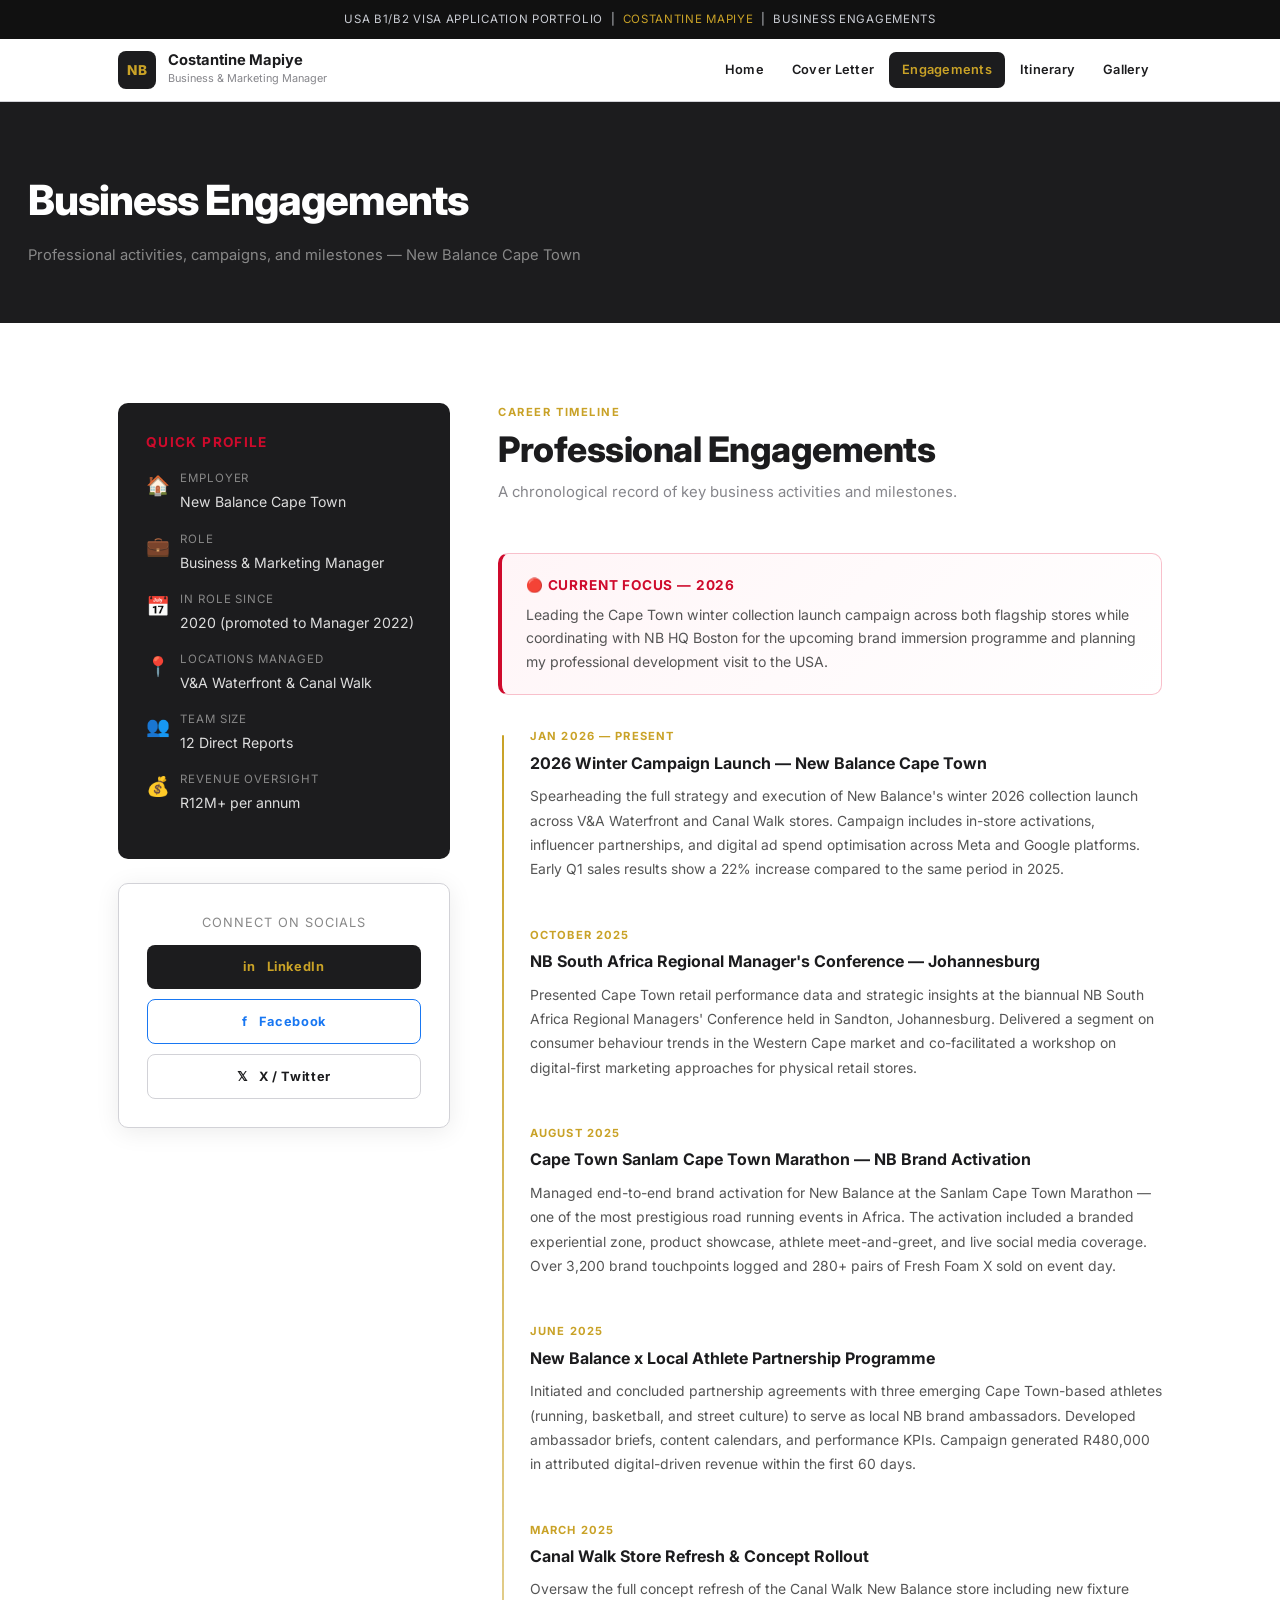
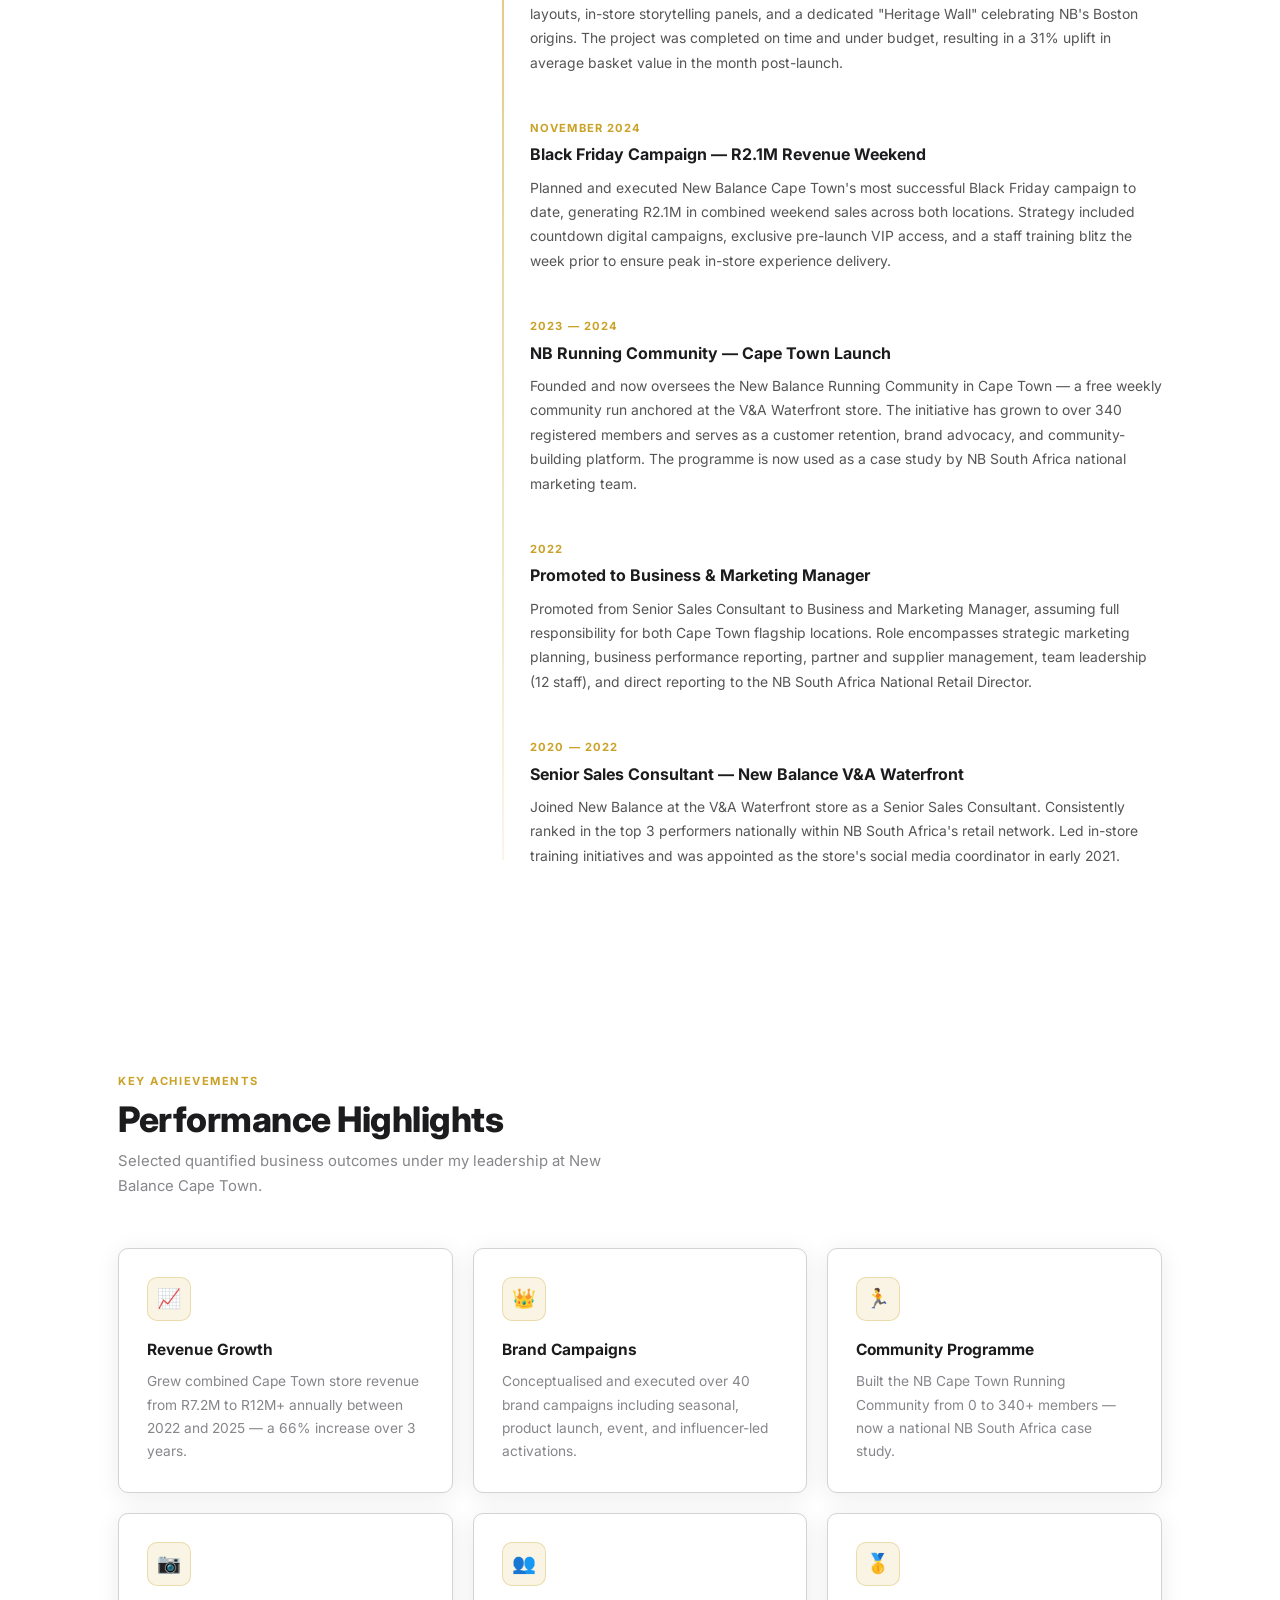
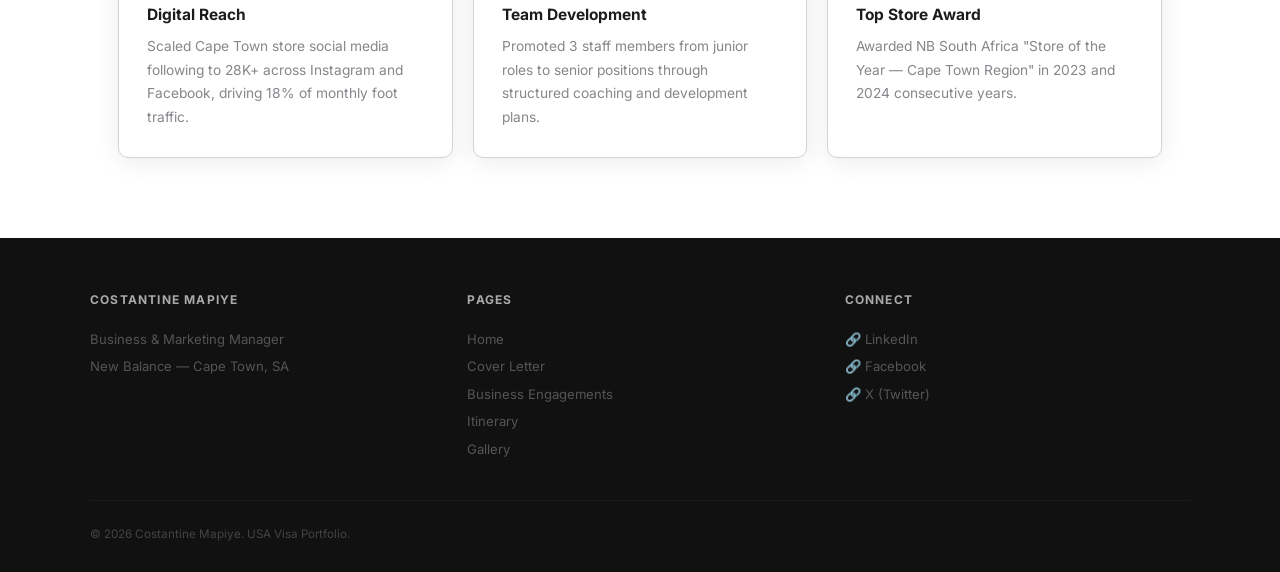
==== engagements.html @ 447a9e6b "Initial Cloudflare-ready site" ====
<!DOCTYPE html>
<html lang="en">
<head>
  <meta charset="UTF-8" />
  <meta name="viewport" content="width=device-width, initial-scale=1.0" />
  <title>Business Engagements — Costantine Mapiye</title>
  <link rel="stylesheet" href="style.css" />
  <link href="https://fonts.googleapis.com/css2?family=Inter:wght@400;600;700;900&display=swap" rel="stylesheet" />
  <style>
    .eng-grid { display: grid; grid-template-columns: 1fr 2fr; gap: 48px; align-items: start; }
    .sidebar-card {
      background: var(--nb-black);
      color: white;
      border-radius: var(--radius);
      padding: 28px;
      position: sticky;
      top: 80px;
    }
    .sidebar-card h3 { font-size: 0.85rem; font-weight: 700; letter-spacing: 0.1em; text-transform: uppercase; color: var(--nb-red); margin-bottom: 16px; }
    .sidebar-item { display: flex; gap: 10px; align-items: flex-start; margin-bottom: 16px; }
    .sidebar-icon { font-size: 1.2rem; margin-top: 1px; flex-shrink: 0; }
    .sidebar-label { font-size: 0.72rem; text-transform: uppercase; letter-spacing: 0.08em; color: #888; }
    .sidebar-val { font-size: 0.88rem; color: #ddd; margin-top: 2px; }
    .eng-highlight {
      background: linear-gradient(135deg, #fff5f7, #fff);
      border: 1px solid #f8c0cb;
      border-left: 4px solid var(--nb-red);
      border-radius: var(--radius);
      padding: 20px 24px;
      margin-bottom: 32px;
    }
    .eng-highlight h4 { font-size: 0.85rem; font-weight: 700; color: var(--nb-red); margin-bottom: 6px; text-transform: uppercase; letter-spacing: 0.06em; }
    .eng-highlight p { font-size: 0.88rem; color: #555; line-height: 1.7; }
    @media (max-width: 900px) {
      .eng-grid { grid-template-columns: 1fr; }
      .sidebar-card { position: static; }
    }
  </style>
</head>
<body>

  <div class="topbar">
    USA B1/B2 Visa Application Portfolio &nbsp;|&nbsp; <span>Costantine Mapiye</span> &nbsp;|&nbsp; Business Engagements
  </div>

  <nav>
    <div class="nav-inner">
      <a href="index.html" class="nav-brand">
        <div class="nb-logo">NB</div>
        <div>
          <div class="brand-name">Costantine Mapiye</div>
          <div class="brand-sub">Business &amp; Marketing Manager</div>
        </div>
      </a>
      <ul class="nav-links" id="navLinks">
        <li><a href="index.html">Home</a></li>
        <li><a href="letter.html">Cover Letter</a></li>
        <li><a href="engagements.html" class="active">Engagements</a></li>
        <li><a href="itinerary.html">Itinerary</a></li>
        <li><a href="gallery.html">Gallery</a></li>
      </ul>
      <div class="hamburger" onclick="document.getElementById('navLinks').classList.toggle('open')">
        <span></span><span></span><span></span>
      </div>
    </div>
  </nav>

  <div class="page-header">
    <h1>Business Engagements</h1>
    <p>Professional activities, campaigns, and milestones — New Balance Cape Town</p>
  </div>

  <section class="page-section">
    <div class="container">
      <div class="eng-grid">

        <!-- SIDEBAR -->
        <div>
          <div class="sidebar-card">
            <h3>Quick Profile</h3>
            <div class="sidebar-item">
              <div class="sidebar-icon">&#127968;</div>
              <div>
                <div class="sidebar-label">Employer</div>
                <div class="sidebar-val">New Balance Cape Town</div>
              </div>
            </div>
            <div class="sidebar-item">
              <div class="sidebar-icon">&#128188;</div>
              <div>
                <div class="sidebar-label">Role</div>
                <div class="sidebar-val">Business &amp; Marketing Manager</div>
              </div>
            </div>
            <div class="sidebar-item">
              <div class="sidebar-icon">&#128197;</div>
              <div>
                <div class="sidebar-label">In Role Since</div>
                <div class="sidebar-val">2020 (promoted to Manager 2022)</div>
              </div>
            </div>
            <div class="sidebar-item">
              <div class="sidebar-icon">&#128205;</div>
              <div>
                <div class="sidebar-label">Locations Managed</div>
                <div class="sidebar-val">V&amp;A Waterfront &amp; Canal Walk</div>
              </div>
            </div>
            <div class="sidebar-item">
              <div class="sidebar-icon">&#128101;</div>
              <div>
                <div class="sidebar-label">Team Size</div>
                <div class="sidebar-val">12 Direct Reports</div>
              </div>
            </div>
            <div class="sidebar-item">
              <div class="sidebar-icon">&#128176;</div>
              <div>
                <div class="sidebar-label">Revenue Oversight</div>
                <div class="sidebar-val">R12M+ per annum</div>
              </div>
            </div>
          </div>

          <div style="margin-top:24px;">
            <div class="card" style="text-align:center;">
              <p style="font-size:0.8rem; color:#888; margin-bottom:12px; text-transform:uppercase; letter-spacing:0.08em;">Connect on Socials</p>
              <div style="display:flex; flex-direction:column; gap:10px;">
                <a href="https://www.linkedin.com/in/costantine-mapiye" target="_blank" rel="noopener" class="btn btn-primary" style="justify-content:center;">in &nbsp; LinkedIn</a>
                <a href="https://www.facebook.com/costantine.mapiye" target="_blank" rel="noopener" class="btn btn-outline" style="justify-content:center; border-color:#1877f2; color:#1877f2;">f &nbsp; Facebook</a>
                <a href="https://x.com/CostantineM" target="_blank" rel="noopener" class="btn btn-outline" style="justify-content:center;">𝕏 &nbsp; X / Twitter</a>
              </div>
            </div>
          </div>
        </div>

        <!-- MAIN TIMELINE -->
        <div>
          <div class="section-label">Career Timeline</div>
          <h2 class="section-title">Professional Engagements</h2>
          <p class="section-sub">A chronological record of key business activities and milestones.</p>

          <div class="eng-highlight">
            <h4>&#128308; Current Focus — 2026</h4>
            <p>Leading the Cape Town winter collection launch campaign across both flagship stores while coordinating with NB HQ Boston for the upcoming brand immersion programme and planning my professional development visit to the USA.</p>
          </div>

          <div class="timeline">

            <div class="tl-item">
              <div class="tl-date">Jan 2026 — Present</div>
              <div class="tl-title">2026 Winter Campaign Launch — New Balance Cape Town</div>
              <div class="tl-body">Spearheading the full strategy and execution of New Balance's winter 2026 collection
              launch across V&amp;A Waterfront and Canal Walk stores. Campaign includes in-store activations,
              influencer partnerships, and digital ad spend optimisation across Meta and Google platforms.
              Early Q1 sales results show a 22% increase compared to the same period in 2025.</div>
            </div>

            <div class="tl-item">
              <div class="tl-date">October 2025</div>
              <div class="tl-title">NB South Africa Regional Manager's Conference — Johannesburg</div>
              <div class="tl-body">Presented Cape Town retail performance data and strategic insights at the biannual
              NB South Africa Regional Managers' Conference held in Sandton, Johannesburg. Delivered a segment
              on consumer behaviour trends in the Western Cape market and co-facilitated a workshop on digital-first
              marketing approaches for physical retail stores.</div>
            </div>

            <div class="tl-item">
              <div class="tl-date">August 2025</div>
              <div class="tl-title">Cape Town Sanlam Cape Town Marathon — NB Brand Activation</div>
              <div class="tl-body">Managed end-to-end brand activation for New Balance at the Sanlam Cape Town Marathon —
              one of the most prestigious road running events in Africa. The activation included a branded
              experiential zone, product showcase, athlete meet-and-greet, and live social media coverage.
              Over 3,200 brand touchpoints logged and 280+ pairs of Fresh Foam X sold on event day.</div>
            </div>

            <div class="tl-item">
              <div class="tl-date">June 2025</div>
              <div class="tl-title">New Balance x Local Athlete Partnership Programme</div>
              <div class="tl-body">Initiated and concluded partnership agreements with three emerging Cape Town-based
              athletes (running, basketball, and street culture) to serve as local NB brand ambassadors.
              Developed ambassador briefs, content calendars, and performance KPIs. Campaign generated
              R480,000 in attributed digital-driven revenue within the first 60 days.</div>
            </div>

            <div class="tl-item">
              <div class="tl-date">March 2025</div>
              <div class="tl-title">Canal Walk Store Refresh &amp; Concept Rollout</div>
              <div class="tl-body">Oversaw the full concept refresh of the Canal Walk New Balance store including new
              fixture layouts, in-store storytelling panels, and a dedicated "Heritage Wall" celebrating NB's
              Boston origins. The project was completed on time and under budget, resulting in a 31% uplift
              in average basket value in the month post-launch.</div>
            </div>

            <div class="tl-item">
              <div class="tl-date">November 2024</div>
              <div class="tl-title">Black Friday Campaign — R2.1M Revenue Weekend</div>
              <div class="tl-body">Planned and executed New Balance Cape Town's most successful Black Friday campaign
              to date, generating R2.1M in combined weekend sales across both locations. Strategy included
              countdown digital campaigns, exclusive pre-launch VIP access, and a staff training blitz
              the week prior to ensure peak in-store experience delivery.</div>
            </div>

            <div class="tl-item">
              <div class="tl-date">2023 — 2024</div>
              <div class="tl-title">NB Running Community — Cape Town Launch</div>
              <div class="tl-body">Founded and now oversees the New Balance Running Community in Cape Town —
              a free weekly community run anchored at the V&amp;A Waterfront store. The initiative has grown
              to over 340 registered members and serves as a customer retention, brand advocacy, and
              community-building platform. The programme is now used as a case study by NB South Africa
              national marketing team.</div>
            </div>

            <div class="tl-item">
              <div class="tl-date">2022</div>
              <div class="tl-title">Promoted to Business &amp; Marketing Manager</div>
              <div class="tl-body">Promoted from Senior Sales Consultant to Business and Marketing Manager, assuming
              full responsibility for both Cape Town flagship locations. Role encompasses strategic marketing
              planning, business performance reporting, partner and supplier management, team leadership
              (12 staff), and direct reporting to the NB South Africa National Retail Director.</div>
            </div>

            <div class="tl-item">
              <div class="tl-date">2020 — 2022</div>
              <div class="tl-title">Senior Sales Consultant — New Balance V&amp;A Waterfront</div>
              <div class="tl-body">Joined New Balance at the V&amp;A Waterfront store as a Senior Sales Consultant.
              Consistently ranked in the top 3 performers nationally within NB South Africa's retail network.
              Led in-store training initiatives and was appointed as the store's social media coordinator
              in early 2021.</div>
            </div>

          </div>
        </div>
      </div>
    </div>
  </section>

  <!-- KEY METRICS -->
  <section class="page-section">
    <div class="container">
      <div class="section-label">Key Achievements</div>
      <h2 class="section-title">Performance Highlights</h2>
      <p class="section-sub">Selected quantified business outcomes under my leadership at New Balance Cape Town.</p>
      <div class="grid-3">
        <div class="card">
          <div class="card-icon">&#128200;</div>
          <h3>Revenue Growth</h3>
          <p>Grew combined Cape Town store revenue from R7.2M to R12M+ annually between 2022 and 2025 — a 66% increase over 3 years.</p>
        </div>
        <div class="card">
          <div class="card-icon">&#128081;</div>
          <h3>Brand Campaigns</h3>
          <p>Conceptualised and executed over 40 brand campaigns including seasonal, product launch, event, and influencer-led activations.</p>
        </div>
        <div class="card">
          <div class="card-icon">&#127939;</div>
          <h3>Community Programme</h3>
          <p>Built the NB Cape Town Running Community from 0 to 340+ members — now a national NB South Africa case study.</p>
        </div>
        <div class="card">
          <div class="card-icon">&#128247;</div>
          <h3>Digital Reach</h3>
          <p>Scaled Cape Town store social media following to 28K+ across Instagram and Facebook, driving 18% of monthly foot traffic.</p>
        </div>
        <div class="card">
          <div class="card-icon">&#128101;</div>
          <h3>Team Development</h3>
          <p>Promoted 3 staff members from junior roles to senior positions through structured coaching and development plans.</p>
        </div>
        <div class="card">
          <div class="card-icon">&#129351;</div>
          <h3>Top Store Award</h3>
          <p>Awarded NB South Africa "Store of the Year — Cape Town Region" in 2023 and 2024 consecutive years.</p>
        </div>
      </div>
    </div>
  </section>

  <footer>
    <div class="footer-inner">
      <div class="footer-col">
        <h4>Costantine Mapiye</h4>
        <p>Business &amp; Marketing Manager</p>
        <p>New Balance — Cape Town, SA</p>
      </div>
      <div class="footer-col">
        <h4>Pages</h4>
        <a href="index.html">Home</a>
        <a href="letter.html">Cover Letter</a>
        <a href="engagements.html">Business Engagements</a>
        <a href="itinerary.html">Itinerary</a>
        <a href="gallery.html">Gallery</a>
      </div>
      <div class="footer-col">
        <h4>Connect</h4>
        <a href="https://www.linkedin.com/in/costantine-mapiye" target="_blank" rel="noopener">&#128279; LinkedIn</a>
        <a href="https://www.facebook.com/costantine.mapiye" target="_blank" rel="noopener">&#128279; Facebook</a>
        <a href="https://x.com/CostantineM" target="_blank" rel="noopener">&#128279; X (Twitter)</a>
      </div>
    </div>
    <div class="footer-bottom">
      <div>&copy; 2026 Costantine Mapiye. <span>USA Visa Portfolio.</span></div>
    </div>
  </footer>

</body>
</html>
---- style.css ----
/* ============================================================
   COSTANTINE MAPIYE — PROFESSIONAL PORTFOLIO
   ============================================================ */

:root {
  --black:    #111111;
  --charcoal: #1c1c1e;
  --gold:     #c9a227;
  --gold-lt:  #e8c55a;
  --red:      #cf0a2c;
  --white:    #ffffff;
  --offwhite: #f5f5f7;
  --light:    #e8e8ed;
  --mid:      #86868b;
  --border:   #d2d2d7;
  --radius:   10px;
  --shadow:   0 4px 24px rgba(0,0,0,0.08);
  --shadow-md:0 8px 40px rgba(0,0,0,0.13);
  --ease:     0.22s ease;
  --max-w:    1100px;
  --nb-black: var(--charcoal);
  --nb-red:   var(--red);
  --nb-border: var(--border);
  --transition: var(--ease);
}

*, *::before, *::after { box-sizing: border-box; margin: 0; padding: 0; }
html { scroll-behavior: smooth; }

body {
  font-family: -apple-system, 'Inter', 'Segoe UI', Arial, sans-serif;
  background: var(--white);
  color: var(--charcoal);
  line-height: 1.65;
  -webkit-font-smoothing: antialiased;
}

a { color: inherit; }

.topbar {
  background: var(--black);
  color: #c9ccd3;
  padding: 10px 20px;
  text-align: center;
  font-size: 0.72rem;
  letter-spacing: 0.06em;
  text-transform: uppercase;
}
.topbar span { color: var(--gold); }

::-webkit-scrollbar { width: 5px; }
::-webkit-scrollbar-track { background: var(--offwhite); }
::-webkit-scrollbar-thumb { background: var(--gold); border-radius: 3px; }

/* ============================================================
   NAV
   ============================================================ */
nav {
  position: sticky;
  top: 0;
  z-index: 999;
  background: rgba(255,255,255,0.96);
  backdrop-filter: blur(12px);
  -webkit-backdrop-filter: blur(12px);
  border-bottom: 1px solid var(--border);
}

.nav-inner {
  max-width: var(--max-w);
  margin: 0 auto;
  display: flex;
  align-items: center;
  justify-content: space-between;
  padding: 0 28px;
  height: 62px;
}

.nav-brand {
  display: flex;
  align-items: center;
  gap: 12px;
  text-decoration: none;
}

.nav-monogram {
  width: 38px;
  height: 38px;
  background: var(--charcoal);
  color: var(--gold);
  border-radius: 8px;
  display: flex;
  align-items: center;
  justify-content: center;
  font-size: 0.85rem;
  font-weight: 800;
  letter-spacing: 0.5px;
  flex-shrink: 0;
}

.nav-name {
  font-size: 0.92rem;
  font-weight: 700;
  color: var(--charcoal);
  line-height: 1.2;
}
.nav-title {
  font-size: 0.68rem;
  color: var(--mid);
  font-weight: 400;
}

.nb-logo {
  width: 38px;
  height: 38px;
  background: var(--charcoal);
  color: var(--gold);
  border-radius: 8px;
  display: flex;
  align-items: center;
  justify-content: center;
  font-size: 0.85rem;
  font-weight: 800;
  letter-spacing: 0.5px;
  flex-shrink: 0;
}

.brand-name {
  font-size: 0.92rem;
  font-weight: 700;
  color: var(--charcoal);
  line-height: 1.2;
}

.brand-sub {
  font-size: 0.68rem;
  color: var(--mid);
  font-weight: 400;
}

.nav-links {
  display: flex;
  list-style: none;
  gap: 2px;
}
.nav-links a {
  display: block;
  padding: 7px 13px;
  font-size: 0.8rem;
  font-weight: 600;
  text-decoration: none;
  color: var(--charcoal);
  border-radius: 7px;
  letter-spacing: 0.02em;
  transition: background var(--ease), color var(--ease);
}
.nav-links a:hover { background: var(--offwhite); }
.nav-links a.active { background: var(--charcoal); color: var(--gold); }

.hamburger {
  display: none;
  flex-direction: column;
  gap: 5px;
  cursor: pointer;
  padding: 4px;
}
.hamburger span {
  display: block;
  width: 24px;
  height: 2px;
  background: var(--charcoal);
  border-radius: 2px;
  transition: var(--ease);
}

/* ============================================================
   HERO
   ============================================================ */
.hero {
  background: var(--charcoal);
  color: var(--white);
  padding: 96px 28px 80px;
  position: relative;
  overflow: hidden;
}

.hero-noise {
  position: absolute;
  inset: 0;
  background-image: url("data:image/svg+xml,%3Csvg viewBox='0 0 256 256' xmlns='http://www.w3.org/2000/svg'%3E%3Cfilter id='noise'%3E%3CfeTurbulence type='fractalNoise' baseFrequency='0.9' numOctaves='4' stitchTiles='stitch'/%3E%3C/filter%3E%3Crect width='100%25' height='100%25' filter='url(%23noise)' opacity='0.04'/%3E%3C/svg%3E");
  pointer-events: none;
}

.hero-accent {
  position: absolute;
  top: -100px;
  right: -100px;
  width: 500px;
  height: 500px;
  border-radius: 50%;
  background: radial-gradient(circle, rgba(201,162,39,0.12) 0%, transparent 70%);
  pointer-events: none;
}

.hero-inner {
  max-width: var(--max-w);
  margin: 0 auto;
  display: flex;
  align-items: center;
  gap: 56px;
  position: relative;
}

.hero-photo {
  flex-shrink: 0;
  width: 200px;
  height: 200px;
  border-radius: 50%;
  border: 3px solid var(--gold);
  background: #2a2a2e;
  overflow: hidden;
  display: flex;
  align-items: center;
  justify-content: center;
  font-size: 4rem;
}
.hero-photo img {
  width: 100%;
  height: 100%;
  object-fit: cover;
}

.hero-avatar {
  flex-shrink: 0;
  width: 200px;
  height: 200px;
  border-radius: 50%;
  border: 3px solid var(--gold);
  background: #2a2a2e;
  overflow: hidden;
  display: flex;
  align-items: center;
  justify-content: center;
  font-size: 4rem;
  position: relative;
}

.hero-avatar img {
  position: absolute;
  inset: 0;
  width: 100%;
  height: 100%;
  object-fit: cover;
}

.hero-text h1 {
  font-size: clamp(2rem, 5vw, 3.2rem);
  font-weight: 800;
  line-height: 1.08;
  letter-spacing: -1.5px;
}
.hero-text h1 .gold { color: var(--gold); }
.hero-text h1 span { color: var(--gold); }

.hero-role {
  display: inline-flex;
  align-items: center;
  gap: 8px;
  margin: 16px 0 12px;
  font-size: 0.82rem;
  font-weight: 600;
  color: #aaa;
  letter-spacing: 0.05em;
  text-transform: uppercase;
}
.hero-role::before {
  content: '';
  display: block;
  width: 24px;
  height: 2px;
  background: var(--gold);
  border-radius: 1px;
}

.hero-bio {
  max-width: 500px;
  font-size: 1.05rem;
  color: #ccc;
  line-height: 1.75;
}

.title-badge {
  display: inline-flex;
  align-items: center;
  gap: 8px;
  margin: 16px 0 12px;
  font-size: 0.82rem;
  font-weight: 700;
  color: var(--gold);
  letter-spacing: 0.05em;
  text-transform: uppercase;
}

.hero-cta {
  display: flex;
  flex-wrap: wrap;
  gap: 12px;
  margin-top: 24px;
}

.hero-tags {
  display: flex;
  flex-wrap: wrap;
  gap: 8px;
  margin-top: 24px;
}
.hero-tag {
  padding: 5px 12px;
  border: 1px solid #333;
  border-radius: 20px;
  font-size: 0.75rem;
  color: #aaa;
}
.hero-tag.active-tag {
  border-color: var(--gold);
  color: var(--gold);
  background: rgba(201,162,39,0.08);
}

.hero-socials {
  display: flex;
  gap: 10px;
  margin-top: 28px;
}
.hero-social {
  width: 36px;
  height: 36px;
  border-radius: 8px;
  border: 1px solid #333;
  display: flex;
  align-items: center;
  justify-content: center;
  color: #888;
  font-size: 0.82rem;
  font-weight: 700;
  text-decoration: none;
  transition: all var(--ease);
}
.hero-social:hover {
  border-color: var(--gold);
  color: var(--gold);
  background: rgba(201,162,39,0.1);
}

.social-strip {
  display: flex;
  gap: 10px;
  margin-top: 28px;
}

.social-link {
  width: 36px;
  height: 36px;
  border-radius: 8px;
  border: 1px solid #333;
  display: flex;
  align-items: center;
  justify-content: center;
  color: #888;
  font-size: 0.82rem;
  font-weight: 700;
  text-decoration: none;
  transition: all var(--ease);
}

.social-link:hover {
  border-color: var(--gold);
  color: var(--gold);
  background: rgba(201,162,39,0.1);
}

/* ============================================================
   LAYOUT
   ============================================================ */
.container {
  max-width: var(--max-w);
  margin: 0 auto;
  padding: 0 28px;
}

.page-section { padding: 80px 0; }
.page-section.bg-off { background: var(--offwhite); }
.page-section.bg-dark { background: var(--charcoal); color: var(--white); }

.sec-label {
  font-size: 0.7rem;
  font-weight: 700;
  letter-spacing: 0.14em;
  text-transform: uppercase;
  color: var(--gold);
  margin-bottom: 8px;
  display: block;
}
.sec-title {
  font-size: clamp(1.5rem, 3.5vw, 2.2rem);
  font-weight: 800;
  letter-spacing: -0.5px;
  margin-bottom: 10px;
  line-height: 1.15;
}
.sec-sub {
  color: var(--mid);
  max-width: 520px;
  font-size: 0.93rem;
  margin-bottom: 48px;
  line-height: 1.7;
}
.bg-dark .sec-sub { color: #888; }

.section-label {
  font-size: 0.7rem;
  font-weight: 700;
  letter-spacing: 0.14em;
  text-transform: uppercase;
  color: var(--gold);
  margin-bottom: 8px;
  display: block;
}

.section-title {
  font-size: clamp(1.5rem, 3.5vw, 2.2rem);
  font-weight: 800;
  letter-spacing: -0.5px;
  margin-bottom: 10px;
  line-height: 1.15;
}

.section-sub {
  color: var(--mid);
  max-width: 520px;
  font-size: 0.93rem;
  margin-bottom: 48px;
  line-height: 1.7;
}

/* ============================================================
   GRID
   ============================================================ */
.grid-3 { display: grid; grid-template-columns: repeat(auto-fit, minmax(290px, 1fr)); gap: 20px; }
.grid-2 { display: grid; grid-template-columns: repeat(auto-fit, minmax(360px, 1fr)); gap: 24px; }

.card {
  background: var(--white);
  border: 1px solid var(--border);
  border-radius: var(--radius);
  padding: 28px;
  box-shadow: var(--shadow);
  transition: transform var(--ease), box-shadow var(--ease);
}
.card:hover { transform: translateY(-3px); box-shadow: var(--shadow-md); }

.bg-dark .card {
  background: rgba(255,255,255,0.04);
  border-color: rgba(255,255,255,0.08);
}

.card-icon {
  width: 44px;
  height: 44px;
  border-radius: 10px;
  background: rgba(201,162,39,0.12);
  border: 1px solid rgba(201,162,39,0.3);
  display: flex;
  align-items: center;
  justify-content: center;
  font-size: 1.2rem;
  margin-bottom: 16px;
}
.card h3 {
  font-size: 0.97rem;
  font-weight: 700;
  margin-bottom: 8px;
  color: var(--charcoal);
}
.card p { font-size: 0.86rem; color: var(--mid); line-height: 1.7; }
.bg-dark .card h3 { color: var(--white); }
.bg-dark .card p { color: #888; }

/* ============================================================
   STAT BAR
   ============================================================ */
.stat-row {
  display: flex;
  flex-wrap: wrap;
}
.stat-item {
  flex: 1;
  min-width: 130px;
  padding: 32px 24px;
  border-right: 1px solid rgba(255,255,255,0.06);
  text-align: center;
}
.stat-item:last-child { border-right: none; }
.stat-num {
  display: block;
  font-size: 2.4rem;
  font-weight: 800;
  color: var(--gold);
  line-height: 1;
  margin-bottom: 6px;
}
.stat-label {
  font-size: 0.73rem;
  color: #888;
  text-transform: uppercase;
  letter-spacing: 0.08em;
}

/* ============================================================
   TIMELINE
   ============================================================ */
.timeline { position: relative; padding-left: 32px; }
.timeline::before {
  content: '';
  position: absolute;
  left: 4px; top: 8px; bottom: 8px;
  width: 2px;
  background: linear-gradient(to bottom, var(--gold), rgba(201,162,39,0.1));
  border-radius: 2px;
}
.tl-item { position: relative; margin-bottom: 44px; }
.tl-dot {
  position: absolute;
  left: -35px; top: 5px;
  width: 12px; height: 12px;
  border-radius: 50%;
  background: var(--gold);
  border: 3px solid var(--white);
  box-shadow: 0 0 0 2px var(--gold);
}
.tl-date {
  font-size: 0.7rem;
  font-weight: 700;
  letter-spacing: 0.1em;
  text-transform: uppercase;
  color: var(--gold);
  margin-bottom: 4px;
}
.tl-role { font-size: 1rem; font-weight: 700; color: var(--charcoal); margin-bottom: 4px; }
.tl-title { font-size: 1rem; font-weight: 700; color: var(--charcoal); margin-bottom: 8px; }
.tl-company { font-size: 0.82rem; color: var(--mid); margin-bottom: 10px; font-weight: 500; }
.tl-body { font-size: 0.87rem; color: #555; line-height: 1.75; }
.tl-body li { margin-left: 16px; margin-bottom: 4px; }

/* ============================================================
   SKILLS
   ============================================================ */
.skill-item { margin-bottom: 18px; }
.skill-top { display: flex; justify-content: space-between; font-size: 0.83rem; font-weight: 600; margin-bottom: 7px; }
.skill-top span { color: var(--mid); font-weight: 400; font-size: 0.78rem; }
.skill-label { display: flex; justify-content: space-between; gap: 16px; font-size: 0.83rem; font-weight: 600; margin-bottom: 7px; }
.skill-label span { color: var(--mid); font-weight: 400; font-size: 0.78rem; white-space: nowrap; }
.skill-bar { height: 6px; background: #eee; border-radius: 3px; overflow: hidden; }
.skill-fill { height: 100%; background: linear-gradient(to right, var(--gold), var(--gold-lt)); border-radius: 3px; transition: width 1s ease; }

/* ============================================================
   PAGE HEADER (inner pages)
   ============================================================ */
.page-header {
  background: var(--charcoal);
  color: var(--white);
  padding: 64px 28px 56px;
}
.page-header-inner { max-width: var(--max-w); margin: 0 auto; }
.page-header h1 {
  font-size: clamp(1.8rem, 4vw, 2.6rem);
  font-weight: 800;
  letter-spacing: -1px;
  margin-bottom: 8px;
}
.page-header p { color: #888; font-size: 0.92rem; }
.breadcrumb {
  font-size: 0.72rem;
  color: #666;
  margin-bottom: 16px;
  letter-spacing: 0.05em;
}
.breadcrumb a { color: var(--gold); text-decoration: none; }
.breadcrumb span { margin: 0 6px; }

/* ============================================================
   ITINERARY TABLE
   ============================================================ */
.itin-wrap { overflow-x: auto; border-radius: var(--radius); border: 1px solid var(--border); box-shadow: var(--shadow); }
.itin-table { width: 100%; border-collapse: collapse; min-width: 640px; }
.itin-table th {
  background: var(--charcoal);
  color: var(--gold);
  font-size: 0.7rem;
  letter-spacing: 0.12em;
  text-transform: uppercase;
  padding: 14px 18px;
  text-align: left;
  font-weight: 700;
}
.itin-table td { padding: 14px 18px; font-size: 0.86rem; border-bottom: 1px solid var(--border); color: #333; vertical-align: top; line-height: 1.6; }
.itin-table tr:last-child td { border-bottom: none; }
.itin-table tr:hover td { background: #fafaf8; }
.itin-table td:first-child { font-weight: 700; color: var(--charcoal); white-space: nowrap; }
.itin-table td:nth-child(2) { color: var(--mid); white-space: nowrap; font-size: 0.8rem; }

.badge {
  display: inline-block;
  padding: 2px 9px;
  border-radius: 12px;
  font-size: 0.67rem;
  font-weight: 700;
  letter-spacing: 0.05em;
  text-transform: uppercase;
}
.badge-gold { background: rgba(201,162,39,0.12); color: #a07d10; }
.badge-green { background: #e6f7ee; color: #1a8a45; }
.badge-blue  { background: #e6eeff; color: #1a4ab0; }
.badge-gray  { background: #f0f0f0; color: #666; }

/* ============================================================
   GALLERY
   ============================================================ */
.gallery-grid {
  display: grid;
  grid-template-columns: repeat(auto-fill, minmax(240px, 1fr));
  gap: 14px;
}
.gallery-item {
  border-radius: var(--radius);
  overflow: hidden;
  aspect-ratio: 4/3;
  position: relative;
  cursor: pointer;
}
.gallery-item img { width: 100%; height: 100%; object-fit: cover; transition: transform 0.4s ease; display: block; }
.gallery-item:hover img { transform: scale(1.05); }

.gallery-placeholder {
  width: 100%;
  height: 100%;
  position: relative;
  overflow: hidden;
}

.gallery-placeholder img {
  position: absolute;
  inset: 0;
  width: 100%;
  height: 100%;
  object-fit: cover;
}

.gallery-placeholder.has-image .ph-icon,
.gallery-placeholder.has-image .ph-label,
.gallery-placeholder.has-image .ph-sub {
  display: none;
}

.gallery-ph {
  width: 100%;
  height: 100%;
  display: flex;
  flex-direction: column;
  align-items: center;
  justify-content: center;
  gap: 8px;
  font-size: 2.4rem;
  color: rgba(255,255,255,0.6);
}
.gallery-ph small { font-size: 0.68rem; color: rgba(255,255,255,0.45); font-family: sans-serif; letter-spacing: 0.06em; text-transform: uppercase; }

.gallery-overlay {
  position: absolute;
  inset: 0;
  background: linear-gradient(to top, rgba(0,0,0,0.72) 0%, transparent 55%);
  opacity: 0;
  transition: opacity var(--ease);
  display: flex;
  align-items: flex-end;
  padding: 14px;
}
.gallery-item:hover .gallery-overlay { opacity: 1; }
.gallery-caption { color: white; font-size: 0.78rem; font-weight: 600; }

.filter-bar { display: flex; flex-wrap: wrap; gap: 8px; margin-bottom: 28px; }
.filter-btn {
  padding: 7px 16px;
  border: 1.5px solid var(--border);
  border-radius: 20px;
  font-size: 0.75rem;
  font-weight: 600;
  letter-spacing: 0.04em;
  background: white;
  color: #555;
  cursor: pointer;
  transition: all var(--ease);
}
.filter-btn:hover, .filter-btn.active {
  background: var(--charcoal);
  border-color: var(--charcoal);
  color: var(--gold);
}

.lightbox {
  position: fixed;
  inset: 0;
  background: rgba(0,0,0,0.88);
  display: none;
  align-items: center;
  justify-content: center;
  padding: 24px;
  z-index: 2000;
}

.lightbox.open { display: flex; }

.lightbox img {
  max-width: min(100%, 1100px);
  max-height: 90vh;
  border-radius: var(--radius);
  box-shadow: var(--shadow-md);
}

.lightbox-close {
  position: absolute;
  top: 18px;
  right: 24px;
  color: white;
  font-size: 2.5rem;
  line-height: 1;
  cursor: pointer;
}

/* ============================================================
   LETTER (printable)
   ============================================================ */
.letter-wrap {
  max-width: 780px;
  margin: 0 auto;
  background: white;
  border: 1px solid var(--border);
  border-radius: var(--radius);
  box-shadow: var(--shadow-md);
  padding: 60px 68px;
  font-family: 'Georgia', 'Times New Roman', serif;
}
.letter-logo {
  font-size: 1.1rem;
  font-weight: 700;
  font-family: sans-serif;
  letter-spacing: 1px;
  color: var(--charcoal);
  text-transform: uppercase;
}
.letter-address {
  font-size: 0.82rem;
  color: #666;
  font-family: sans-serif;
  line-height: 1.7;
  margin-bottom: 32px;
}
.letter-date {
  font-size: 0.88rem;
  margin-bottom: 24px;
  color: #444;
}
.letter-to {
  font-size: 0.88rem;
  color: #333;
  margin-bottom: 28px;
  line-height: 1.65;
}
.letter-subject {
  font-size: 0.9rem;
  font-weight: 700;
  margin-bottom: 28px;
  color: var(--charcoal);
  font-family: sans-serif;
}
.letter-body p { margin-bottom: 18px; font-size: 0.91rem; color: #2a2a2a; line-height: 1.9; }
.letter-sig { margin-top: 44px; }
.sig-line { font-style: italic; font-size: 1.4rem; color: #333; margin-bottom: 4px; }
.sig-name { font-weight: 700; font-family: sans-serif; font-size: 0.92rem; }
.sig-title { font-size: 0.8rem; color: var(--mid); font-family: sans-serif; margin-top: 2px; }
.ltr-company { font-size: 1.1rem; font-weight: 700; font-family: sans-serif; letter-spacing: 1px; color: var(--charcoal); text-transform: uppercase; }
.ltr-co-title { font-size: 0.78rem; color: var(--mid); font-family: sans-serif; margin-bottom: 4px; }
.ltr-address { font-size: 0.82rem; color: #666; font-family: sans-serif; line-height: 1.7; margin-bottom: 32px; }
.ltr-date { font-size: 0.88rem; margin-bottom: 24px; color: #444; }
.ltr-to { font-size: 0.88rem; color: #333; margin-bottom: 28px; line-height: 1.65; }
.ltr-re { font-size: 0.9rem; font-weight: 700; margin-bottom: 28px; color: var(--charcoal); font-family: sans-serif; }
.ltr-body p { margin-bottom: 18px; font-size: 0.91rem; color: #2a2a2a; line-height: 1.9; }
.ltr-body ul { padding-left: 22px; margin-bottom: 18px; }
.ltr-body ul li { font-size: 0.91rem; color: #2a2a2a; line-height: 1.85; margin-bottom: 6px; }
.ltr-sign { margin-top: 44px; }
.ltr-sign .cursive { font-style: italic; font-size: 1.4rem; color: #333; margin-bottom: 4px; }
.ltr-sign .name { font-weight: 700; font-family: sans-serif; font-size: 0.92rem; }
.ltr-sign .title { font-size: 0.8rem; color: var(--mid); font-family: sans-serif; margin-top: 2px; }
.ltr-divider { border: none; border-top: 1px solid var(--border); margin: 28px 0; }

/* ============================================================
   CONTACT / SOCIAL CARDS
   ============================================================ */
.social-cards { display: flex; flex-wrap: wrap; gap: 16px; }
.social-card {
  display: flex;
  align-items: center;
  gap: 16px;
  padding: 20px 28px;
  background: var(--white);
  border: 1px solid var(--border);
  border-radius: var(--radius);
  text-decoration: none;
  transition: all var(--ease);
  flex: 1;
  min-width: 200px;
  box-shadow: var(--shadow);
}
.social-card:hover { transform: translateY(-3px); box-shadow: var(--shadow-md); border-color: var(--gold); }
.sc-icon { font-size: 1.6rem; font-weight: 800; width: 44px; height: 44px; display: flex; align-items: center; justify-content: center; border-radius: 10px; flex-shrink: 0; }
.sc-linkedin .sc-icon { background: #0077b5; color: white; }
.sc-facebook .sc-icon { background: #1877f2; color: white; }
.sc-x .sc-icon { background: #111; color: white; }
.sc-name { font-size: 0.88rem; font-weight: 700; color: var(--charcoal); }
.sc-handle { font-size: 0.75rem; color: var(--mid); margin-top: 2px; }

/* ============================================================
   BUTTONS
   ============================================================ */
.btn {
  display: inline-flex;
  align-items: center;
  gap: 7px;
  padding: 11px 22px;
  border-radius: 8px;
  font-size: 0.8rem;
  font-weight: 700;
  letter-spacing: 0.05em;
  text-decoration: none;
  border: none;
  cursor: pointer;
  transition: all var(--ease);
}
.btn-gold { background: var(--gold); color: var(--charcoal); }
.btn-gold:hover { background: var(--gold-lt); }
.btn-dark { background: var(--charcoal); color: var(--gold); }
.btn-dark:hover { background: #333; }
.btn-primary { background: var(--charcoal); color: var(--gold); }
.btn-primary:hover { background: #333; }
.btn-outline { border: 1.5px solid var(--border); color: var(--charcoal); background: transparent; }
.btn-outline:hover { border-color: var(--charcoal); }

/* ============================================================
   PROFILE DETAIL LIST
   ============================================================ */
.detail-list { list-style: none; display: flex; flex-direction: column; gap: 16px; }
.detail-list li { display: flex; gap: 14px; align-items: flex-start; }
.dl-icon { font-size: 1.1rem; margin-top: 1px; flex-shrink: 0; width: 24px; text-align: center; }
.dl-label { font-size: 0.68rem; font-weight: 700; letter-spacing: 0.08em; text-transform: uppercase; color: var(--gold); margin-bottom: 1px; }
.dl-val { font-size: 0.88rem; color: #444; }

/* ============================================================
   FOOTER
   ============================================================ */
footer {
  background: var(--black);
  color: #666;
  padding: 52px 28px 28px;
}
.footer-inner {
  max-width: var(--max-w);
  margin: 0 auto;
  display: grid;
  grid-template-columns: repeat(auto-fit, minmax(180px, 1fr));
  gap: 32px;
  padding-bottom: 36px;
  border-bottom: 1px solid #1a1a1a;
}
.footer-col h4 { color: #aaa; font-size: 0.75rem; font-weight: 700; letter-spacing: 0.1em; text-transform: uppercase; margin-bottom: 16px; }
.footer-col p,
.footer-col a { font-size: 0.82rem; color: #555; text-decoration: none; line-height: 2.1; display: block; transition: color var(--ease); }
.footer-col a:hover { color: var(--gold); }
.footer-bottom {
  max-width: var(--max-w);
  margin: 24px auto 0;
  display: flex;
  justify-content: space-between;
  align-items: center;
  flex-wrap: wrap;
  gap: 12px;
  font-size: 0.73rem;
  color: #444;
}
.footer-monogram {
  width: 32px;
  height: 32px;
  background: #1a1a1a;
  border: 1px solid #2a2a2a;
  border-radius: 7px;
  display: flex;
  align-items: center;
  justify-content: center;
  font-size: 0.72rem;
  font-weight: 800;
  color: var(--gold);
  letter-spacing: 0.5px;
}

/* ============================================================
   PRINT
   ============================================================ */
@media print {
  nav, footer, .print-bar, .page-header { display: none !important; }
  body { background: white; }
  .letter-wrap { box-shadow: none; border: none; padding: 0; }
}

/* ============================================================
   RESPONSIVE
   ============================================================ */
@media (max-width: 768px) {
  .hero-inner { flex-direction: column; text-align: center; gap: 32px; }
  .hero-photo { width: 140px; height: 140px; }
  .hero-avatar { width: 140px; height: 140px; }
  .hero-socials { justify-content: center; }
  .social-strip { justify-content: center; }
  .hero-tags { justify-content: center; }
  .hero-role { justify-content: center; }
  .hero-cta { justify-content: center; }
  .nav-links { display: none; flex-direction: column; position: absolute; top: 62px; left: 0; right: 0; background: white; border-bottom: 1px solid var(--border); padding: 12px 16px; gap: 4px; }
  .nav-links.open { display: flex; }
  .hamburger { display: flex; }
  .letter-wrap { padding: 32px 24px; }
  .stat-row { flex-direction: column; }
  .stat-item { border-right: none; border-bottom: 1px solid rgba(255,255,255,0.06); }
}
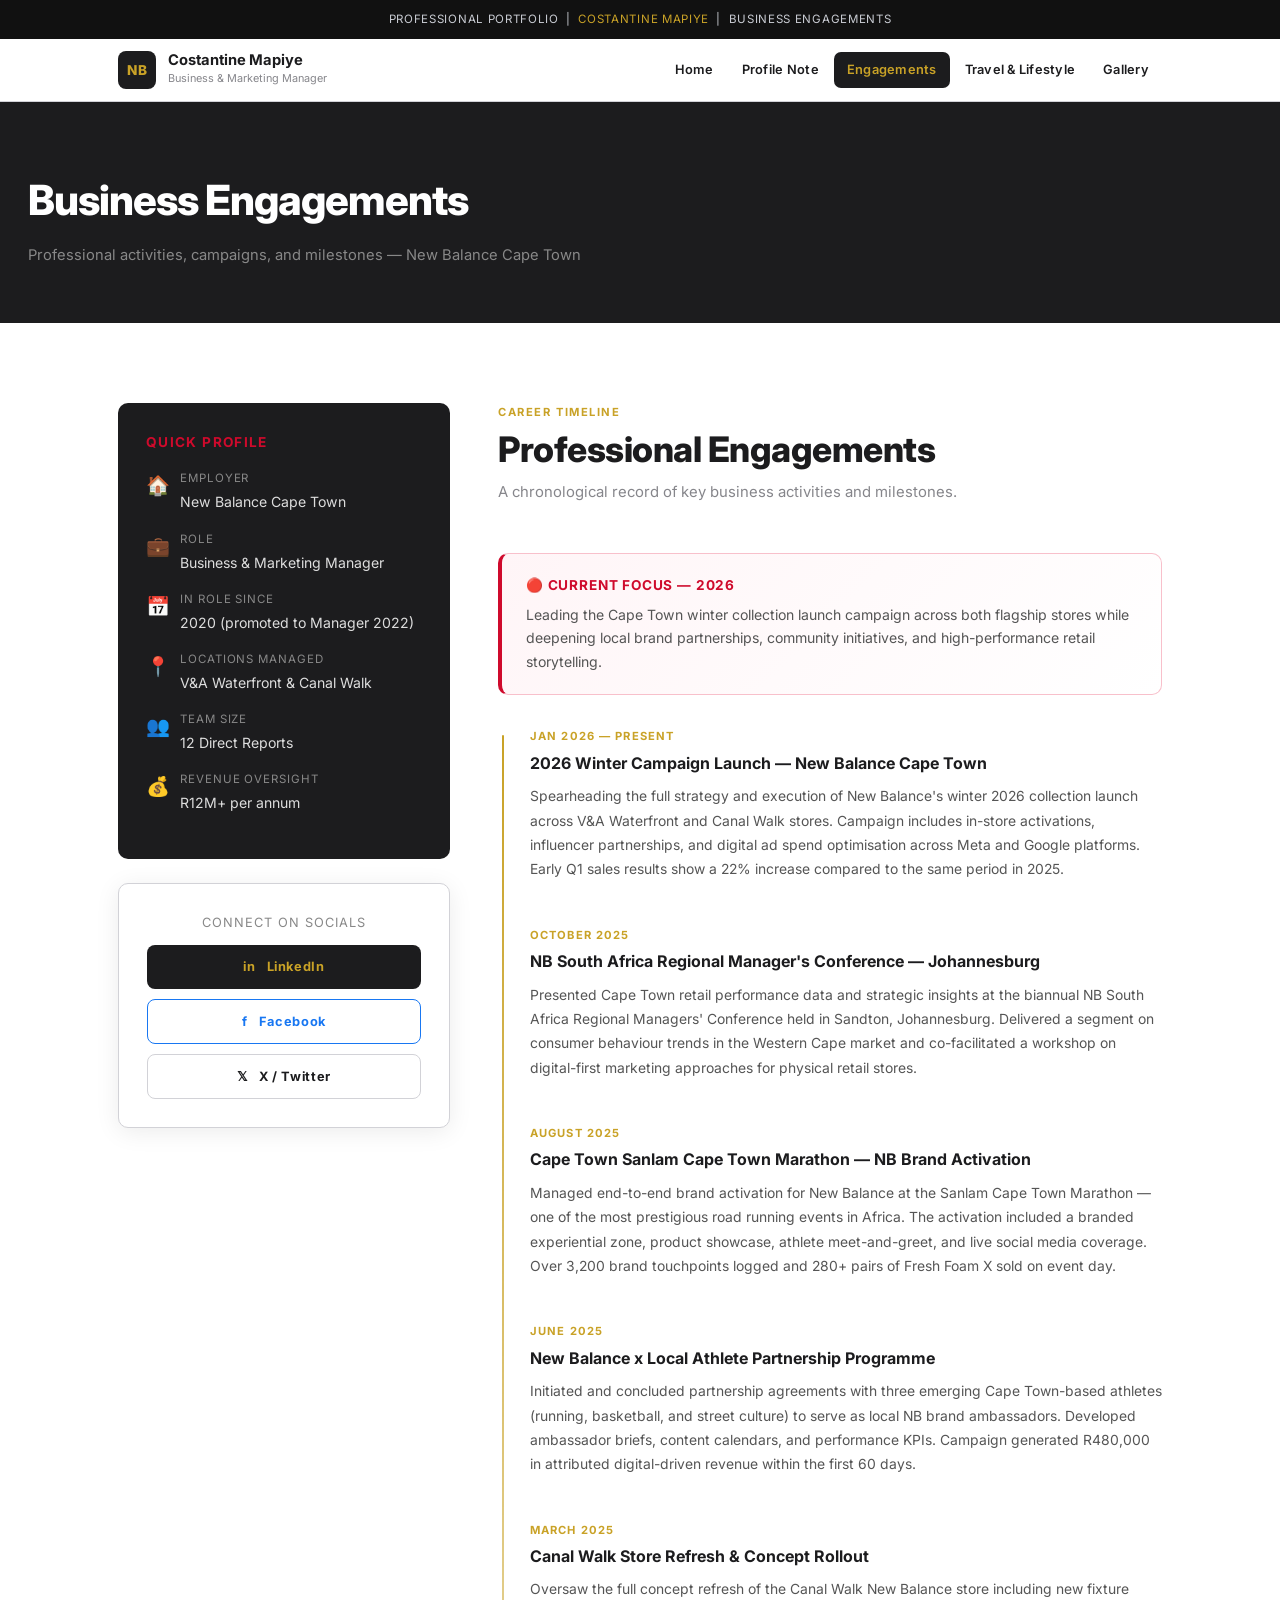
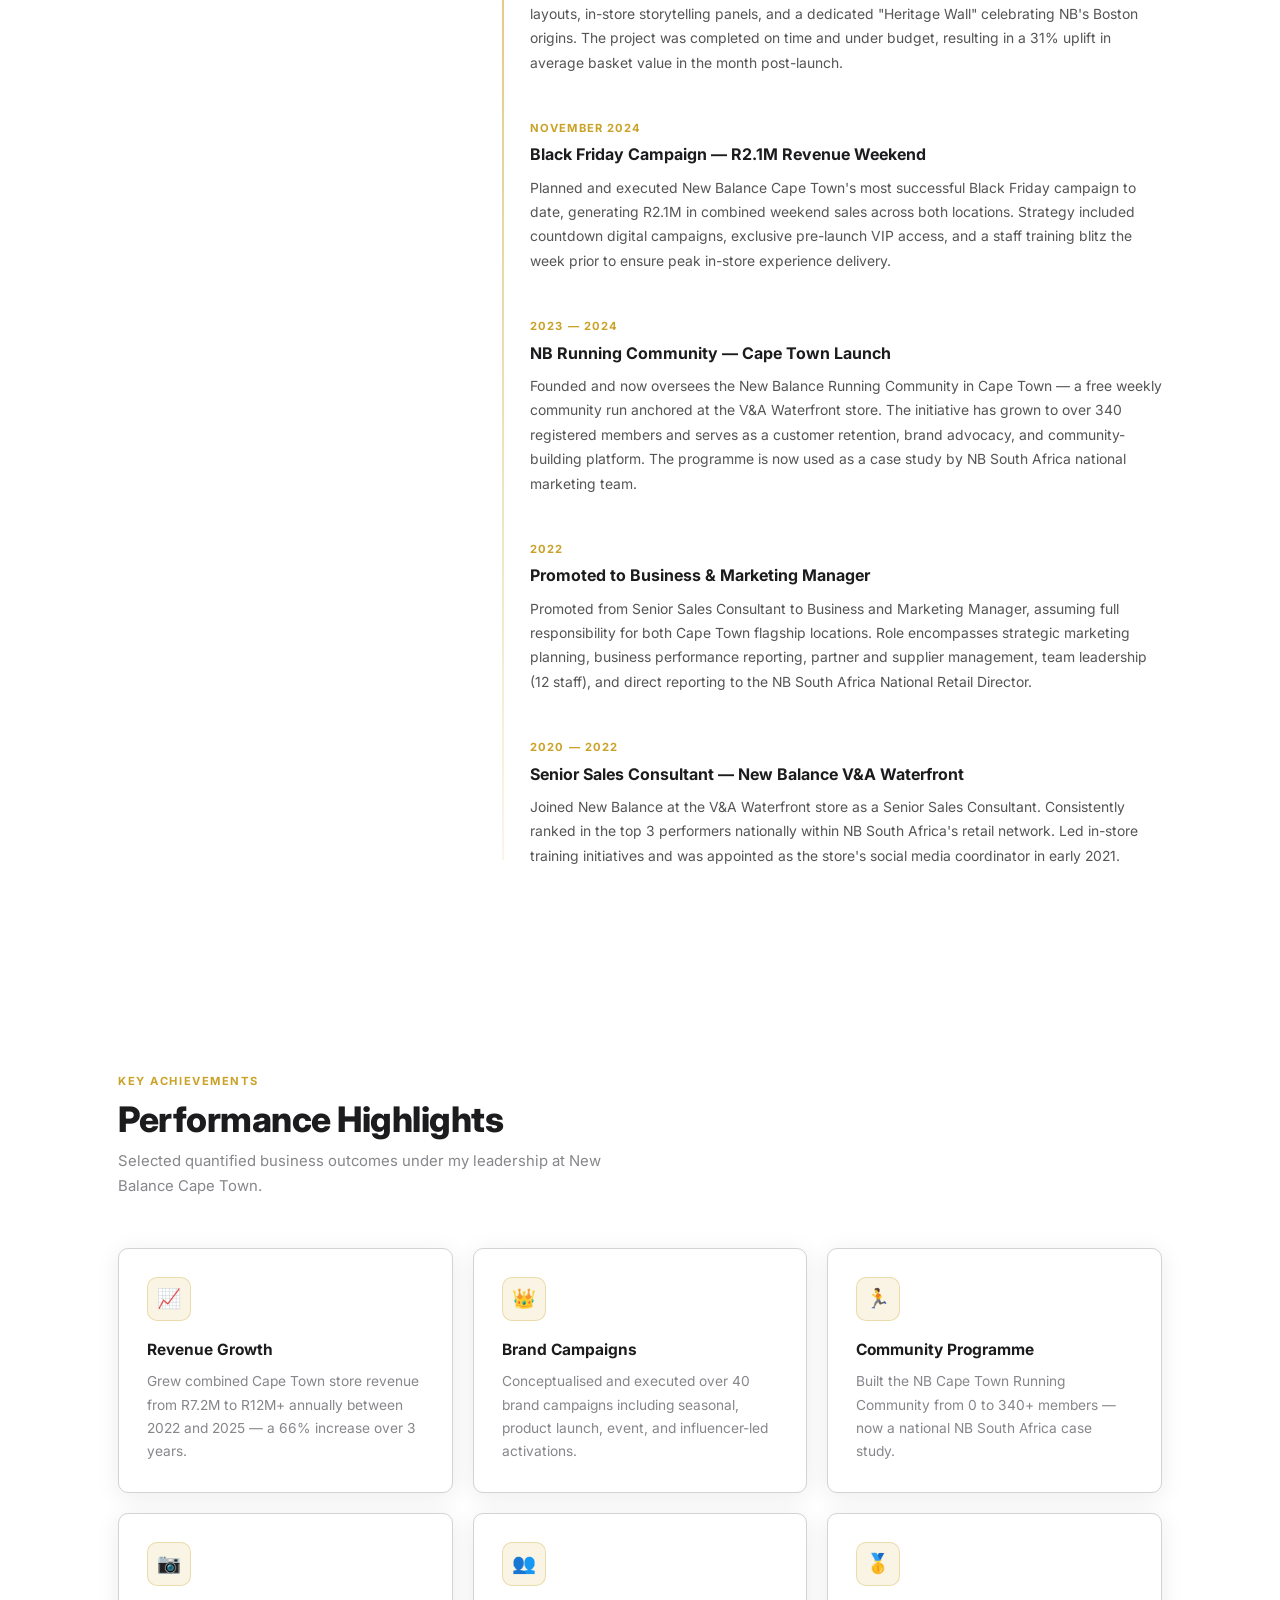
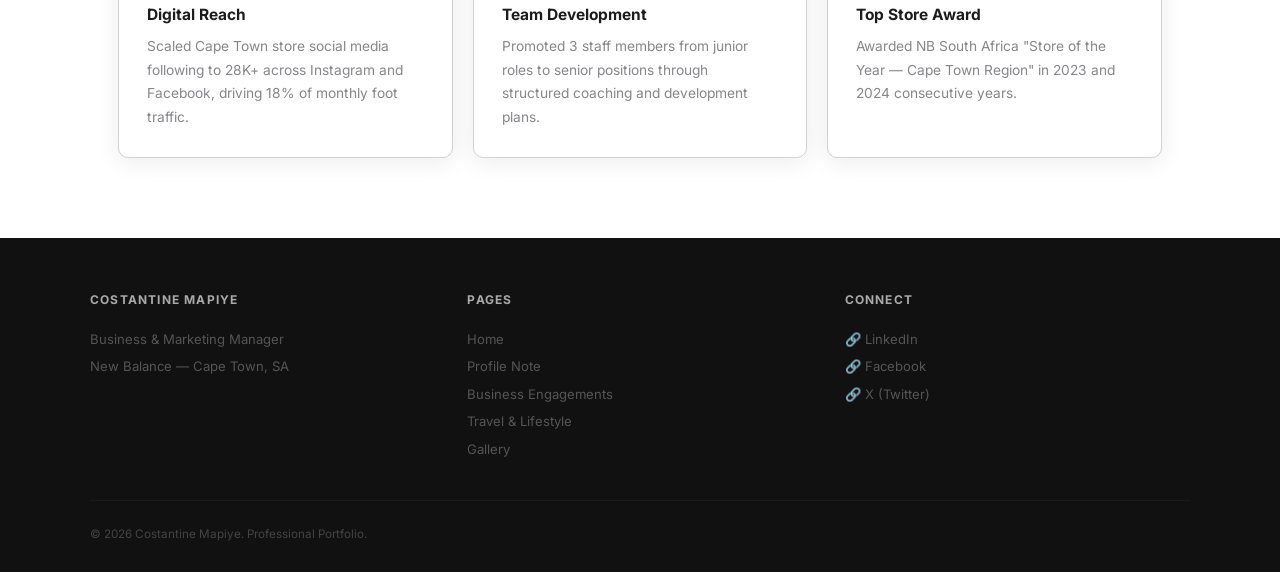
==== commit 2dc07e79: "Reframe site as professional portfolio" ====
--- a/engagements.html
+++ b/engagements.html
@@ -40,7 +40,7 @@
 <body>
 
   <div class="topbar">
-    USA B1/B2 Visa Application Portfolio &nbsp;|&nbsp; <span>Costantine Mapiye</span> &nbsp;|&nbsp; Business Engagements
+    Professional Portfolio &nbsp;|&nbsp; <span>Costantine Mapiye</span> &nbsp;|&nbsp; Business Engagements
   </div>
 
   <nav>
@@ -54,9 +54,9 @@
       </a>
       <ul class="nav-links" id="navLinks">
         <li><a href="index.html">Home</a></li>
-        <li><a href="letter.html">Cover Letter</a></li>
+        <li><a href="letter.html">Profile Note</a></li>
         <li><a href="engagements.html" class="active">Engagements</a></li>
-        <li><a href="itinerary.html">Itinerary</a></li>
+        <li><a href="itinerary.html">Travel &amp; Lifestyle</a></li>
         <li><a href="gallery.html">Gallery</a></li>
       </ul>
       <div class="hamburger" onclick="document.getElementById('navLinks').classList.toggle('open')">
@@ -142,7 +142,7 @@
 
           <div class="eng-highlight">
             <h4>&#128308; Current Focus — 2026</h4>
-            <p>Leading the Cape Town winter collection launch campaign across both flagship stores while coordinating with NB HQ Boston for the upcoming brand immersion programme and planning my professional development visit to the USA.</p>
+            <p>Leading the Cape Town winter collection launch campaign across both flagship stores while deepening local brand partnerships, community initiatives, and high-performance retail storytelling.</p>
           </div>
 
           <div class="timeline">
@@ -286,9 +286,9 @@
       <div class="footer-col">
         <h4>Pages</h4>
         <a href="index.html">Home</a>
-        <a href="letter.html">Cover Letter</a>
+        <a href="letter.html">Profile Note</a>
         <a href="engagements.html">Business Engagements</a>
-        <a href="itinerary.html">Itinerary</a>
+        <a href="itinerary.html">Travel &amp; Lifestyle</a>
         <a href="gallery.html">Gallery</a>
       </div>
       <div class="footer-col">
@@ -299,7 +299,7 @@
       </div>
     </div>
     <div class="footer-bottom">
-      <div>&copy; 2026 Costantine Mapiye. <span>USA Visa Portfolio.</span></div>
+      <div>&copy; 2026 Costantine Mapiye. <span>Professional Portfolio.</span></div>
     </div>
   </footer>
 
